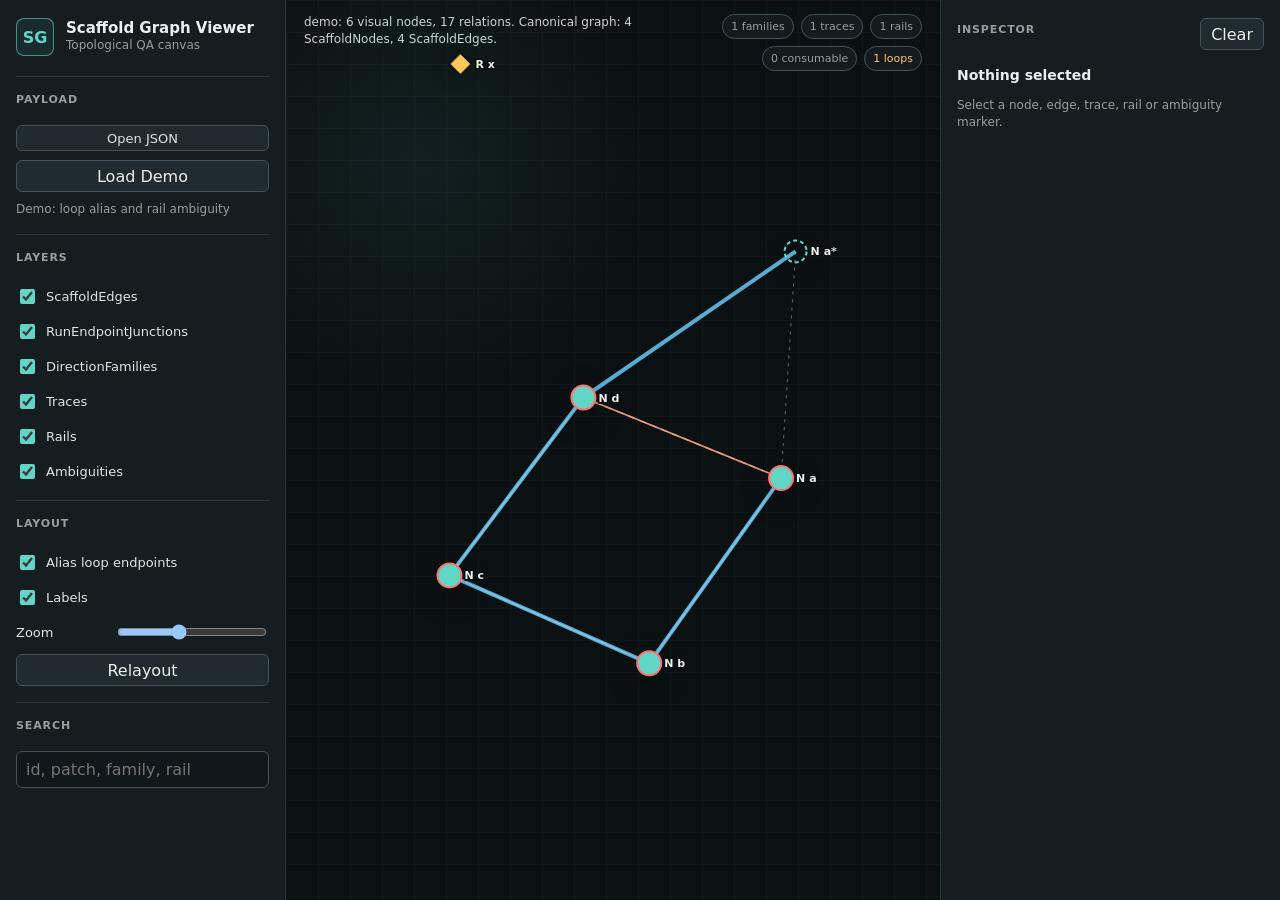
==== dev/tools/scaffold_graph_viewer/index.html @ f35fce92 "Add Scaffold graph topological viewer" ====
<!doctype html>
<html lang="en">
<head>
  <meta charset="utf-8">
  <meta name="viewport" content="width=device-width, initial-scale=1">
  <title>Scaffold Graph Viewer</title>
  <link rel="icon" href="data:,">
  <link rel="stylesheet" href="./styles.css">
</head>
<body>
  <div class="app">
    <aside class="sidebar">
      <header class="brand">
        <div class="mark">SG</div>
        <div>
          <h1>Scaffold Graph Viewer</h1>
          <p>Topological QA canvas</p>
        </div>
      </header>

      <section class="panel">
        <h2>Payload</h2>
        <label class="file-button">
          <input id="fileInput" type="file" accept=".json,application/json">
          Open JSON
        </label>
        <button id="demoButton" type="button">Load Demo</button>
        <div id="payloadMeta" class="meta">No payload loaded.</div>
      </section>

      <section class="panel">
        <h2>Layers</h2>
        <label><input type="checkbox" data-layer="scaffoldEdges" checked> ScaffoldEdges</label>
        <label><input type="checkbox" data-layer="runEndpoints" checked> RunEndpointJunctions</label>
        <label><input type="checkbox" data-layer="families" checked> DirectionFamilies</label>
        <label><input type="checkbox" data-layer="traces" checked> Traces</label>
        <label><input type="checkbox" data-layer="rails" checked> Rails</label>
        <label><input type="checkbox" data-layer="ambiguities" checked> Ambiguities</label>
      </section>

      <section class="panel">
        <h2>Layout</h2>
        <label><input id="unrollToggle" type="checkbox" checked> Alias loop endpoints</label>
        <label><input id="labelsToggle" type="checkbox" checked> Labels</label>
        <label class="range-row">Zoom <input id="zoomRange" type="range" min="60" max="160" value="100"></label>
        <button id="relayoutButton" type="button">Relayout</button>
      </section>

      <section class="panel">
        <h2>Search</h2>
        <input id="searchBox" type="search" placeholder="id, patch, family, rail">
        <div id="searchResults" class="results"></div>
      </section>
    </aside>

    <main class="canvas-shell">
      <div class="toolbar">
        <div id="summary" class="summary">Drop a Scaffold graph JSON file here.</div>
        <div id="badges" class="badges"></div>
      </div>
      <svg id="graphSvg" role="img" aria-label="Scaffold topological graph"></svg>
      <div id="dropHint" class="drop-hint">Drop JSON to inspect Scaffold topology</div>
    </main>

    <aside class="inspector">
      <header>
        <h2>Inspector</h2>
        <button id="clearSelectionButton" type="button">Clear</button>
      </header>
      <div id="selectionTitle" class="selection-title">Nothing selected</div>
      <div id="selectionDetails" class="details">
        Select a node, edge, trace, rail or ambiguity marker.
      </div>
    </aside>
  </div>

  <script src="./app.js"></script>
</body>
</html>
---- dev/tools/scaffold_graph_viewer/styles.css ----
:root {
  color-scheme: dark;
  --bg: #0f1416;
  --panel: #161d20;
  --panel-2: #1b2428;
  --canvas: #0b1012;
  --line: #29363b;
  --line-strong: #42545b;
  --text: #e9f0ed;
  --muted: #91a19c;
  --soft: #6f817c;
  --accent: #61d6c7;
  --blue: #8ab4ff;
  --violet: #b69cff;
  --amber: #ffc85a;
  --red: #ff746f;
  --green: #7bd88f;
  --shadow: 0 24px 80px rgba(0, 0, 0, 0.34);
  font-family: Inter, ui-sans-serif, system-ui, -apple-system, BlinkMacSystemFont, "Segoe UI", sans-serif;
}

* {
  box-sizing: border-box;
}

body {
  margin: 0;
  min-width: 1080px;
  min-height: 720px;
  background: var(--bg);
  color: var(--text);
  overflow: hidden;
}

button,
input {
  font: inherit;
}

button,
.file-button {
  border: 1px solid var(--line-strong);
  background: #202a2f;
  color: var(--text);
  min-height: 32px;
  border-radius: 6px;
  padding: 0 10px;
  display: inline-flex;
  align-items: center;
  justify-content: center;
  cursor: pointer;
  transition: border-color 120ms ease, background 120ms ease;
}

button:hover,
.file-button:hover {
  border-color: var(--accent);
  background: #253237;
}

.file-button input {
  display: none;
}

.app {
  height: 100vh;
  display: grid;
  grid-template-columns: 286px minmax(520px, 1fr) 340px;
  background:
    linear-gradient(90deg, rgba(97, 214, 199, 0.05), transparent 22%),
    var(--bg);
}

.sidebar,
.inspector {
  background: var(--panel);
  border-color: var(--line);
  border-style: solid;
  min-height: 0;
  overflow: auto;
}

.sidebar {
  border-width: 0 1px 0 0;
  padding: 18px 16px;
}

.inspector {
  border-width: 0 0 0 1px;
  padding: 18px 16px;
}

.brand {
  display: flex;
  align-items: center;
  gap: 12px;
  margin-bottom: 20px;
}

.mark {
  width: 38px;
  height: 38px;
  border: 1px solid rgba(97, 214, 199, 0.6);
  border-radius: 8px;
  display: grid;
  place-items: center;
  color: var(--accent);
  font-weight: 760;
  letter-spacing: 0;
  background: rgba(97, 214, 199, 0.08);
}

h1,
h2,
p {
  margin: 0;
}

h1 {
  font-size: 15px;
  font-weight: 720;
  line-height: 1.2;
}

h2 {
  color: var(--muted);
  font-size: 11px;
  font-weight: 720;
  letter-spacing: 0.08em;
  text-transform: uppercase;
  margin-bottom: 10px;
}

.brand p,
.meta,
.summary {
  color: var(--muted);
  font-size: 12px;
  line-height: 1.45;
}

.panel {
  border-top: 1px solid var(--line);
  padding: 16px 0;
  display: grid;
  gap: 9px;
}

.panel label {
  min-height: 26px;
  display: flex;
  align-items: center;
  gap: 8px;
  color: #dce6e2;
  font-size: 13px;
}

input[type="checkbox"] {
  width: 15px;
  height: 15px;
  accent-color: var(--accent);
}

.range-row {
  justify-content: space-between;
}

input[type="range"] {
  width: 150px;
}

input[type="search"] {
  width: 100%;
  border: 1px solid var(--line-strong);
  background: #11181b;
  color: var(--text);
  border-radius: 6px;
  padding: 8px 9px;
  outline: none;
}

input[type="search"]:focus {
  border-color: var(--accent);
}

.results {
  display: grid;
  gap: 5px;
}

.result-item {
  border: 1px solid var(--line);
  background: #12191c;
  color: var(--muted);
  border-radius: 5px;
  padding: 6px 7px;
  cursor: pointer;
  font-size: 12px;
  line-height: 1.3;
}

.result-item:hover {
  color: var(--text);
  border-color: var(--line-strong);
}

.canvas-shell {
  position: relative;
  min-width: 0;
  min-height: 0;
  background:
    radial-gradient(circle at 20% 18%, rgba(97, 214, 199, 0.08), transparent 28%),
    linear-gradient(rgba(255, 255, 255, 0.025) 1px, transparent 1px),
    linear-gradient(90deg, rgba(255, 255, 255, 0.025) 1px, transparent 1px),
    var(--canvas);
  background-size: auto, 32px 32px, 32px 32px, auto;
  overflow: hidden;
}

.toolbar {
  position: absolute;
  z-index: 5;
  left: 18px;
  right: 18px;
  top: 14px;
  display: flex;
  justify-content: space-between;
  align-items: flex-start;
  gap: 18px;
  pointer-events: none;
}

.summary {
  color: #c8d5d0;
  max-width: 680px;
}

.badges {
  display: flex;
  gap: 7px;
  flex-wrap: wrap;
  justify-content: flex-end;
}

.badge {
  border: 1px solid var(--line-strong);
  background: rgba(22, 29, 32, 0.86);
  color: var(--muted);
  border-radius: 999px;
  padding: 5px 8px;
  font-size: 11px;
  white-space: nowrap;
}

#graphSvg {
  width: 100%;
  height: 100%;
  display: block;
}

.drop-hint {
  position: absolute;
  inset: 0;
  display: grid;
  place-items: center;
  color: rgba(233, 240, 237, 0.45);
  font-size: 18px;
  pointer-events: none;
}

.drop-hint.hidden {
  display: none;
}

.edge {
  stroke: var(--line-strong);
  stroke-width: 1.4;
  fill: none;
  opacity: 0.85;
}

.edge.family {
  stroke-width: 2.2;
  opacity: 0.75;
}

.edge.trace {
  stroke: var(--blue);
  stroke-dasharray: 7 5;
  opacity: 0.7;
}

.edge.rail {
  stroke-width: 4;
  opacity: 0.82;
}

.edge.cut,
.edge.ambiguity {
  stroke: var(--red);
  stroke-dasharray: 4 4;
}

.edge.alias-link {
  stroke: var(--soft);
  stroke-width: 1;
  stroke-dasharray: 3 5;
}

.node {
  cursor: pointer;
}

.node-shape {
  stroke: #0b1012;
  stroke-width: 2;
  filter: drop-shadow(0 8px 14px rgba(0, 0, 0, 0.28));
}

.node.scaffold .node-shape {
  fill: var(--accent);
}

.node.run .node-shape {
  fill: var(--amber);
}

.node.alias .node-shape {
  fill: transparent;
  stroke: var(--accent);
  stroke-dasharray: 4 3;
}

.node.ambiguous .node-shape {
  stroke: var(--red);
}

.node.selected .node-shape,
.edge-hit.selected + .edge,
.edge.selected {
  stroke: #ffffff;
  stroke-width: 3;
}

.label {
  fill: var(--text);
  font-size: 11px;
  font-weight: 680;
  paint-order: stroke;
  stroke: rgba(11, 16, 18, 0.92);
  stroke-width: 4px;
  stroke-linejoin: round;
  pointer-events: none;
}

.edge-label {
  fill: var(--muted);
  font-size: 10px;
  font-weight: 620;
  paint-order: stroke;
  stroke: rgba(11, 16, 18, 0.95);
  stroke-width: 3px;
  pointer-events: none;
}

.edge-hit {
  stroke: transparent;
  stroke-width: 12;
  fill: none;
  cursor: pointer;
}

.inspector header {
  display: flex;
  justify-content: space-between;
  align-items: center;
  gap: 12px;
  margin-bottom: 16px;
}

.selection-title {
  color: var(--text);
  font-size: 14px;
  font-weight: 720;
  line-height: 1.35;
  word-break: break-word;
  margin-bottom: 12px;
}

.details {
  color: var(--muted);
  font-size: 12px;
  line-height: 1.45;
}

.kv {
  display: grid;
  grid-template-columns: 108px minmax(0, 1fr);
  gap: 6px 10px;
  padding: 8px 0;
  border-top: 1px solid var(--line);
}

.key {
  color: var(--soft);
}

.value {
  color: #dce6e2;
  word-break: break-word;
}

.json-block {
  margin-top: 12px;
  padding: 10px;
  border: 1px solid var(--line);
  border-radius: 6px;
  background: #0d1315;
  color: #c9d7d2;
  overflow: auto;
  max-height: 420px;
  font-family: ui-monospace, SFMono-Regular, Consolas, "Liberation Mono", monospace;
  font-size: 11px;
  line-height: 1.45;
}

.status-ok {
  color: var(--green);
}

.status-warn {
  color: var(--amber);
}

.status-bad {
  color: var(--red);
}
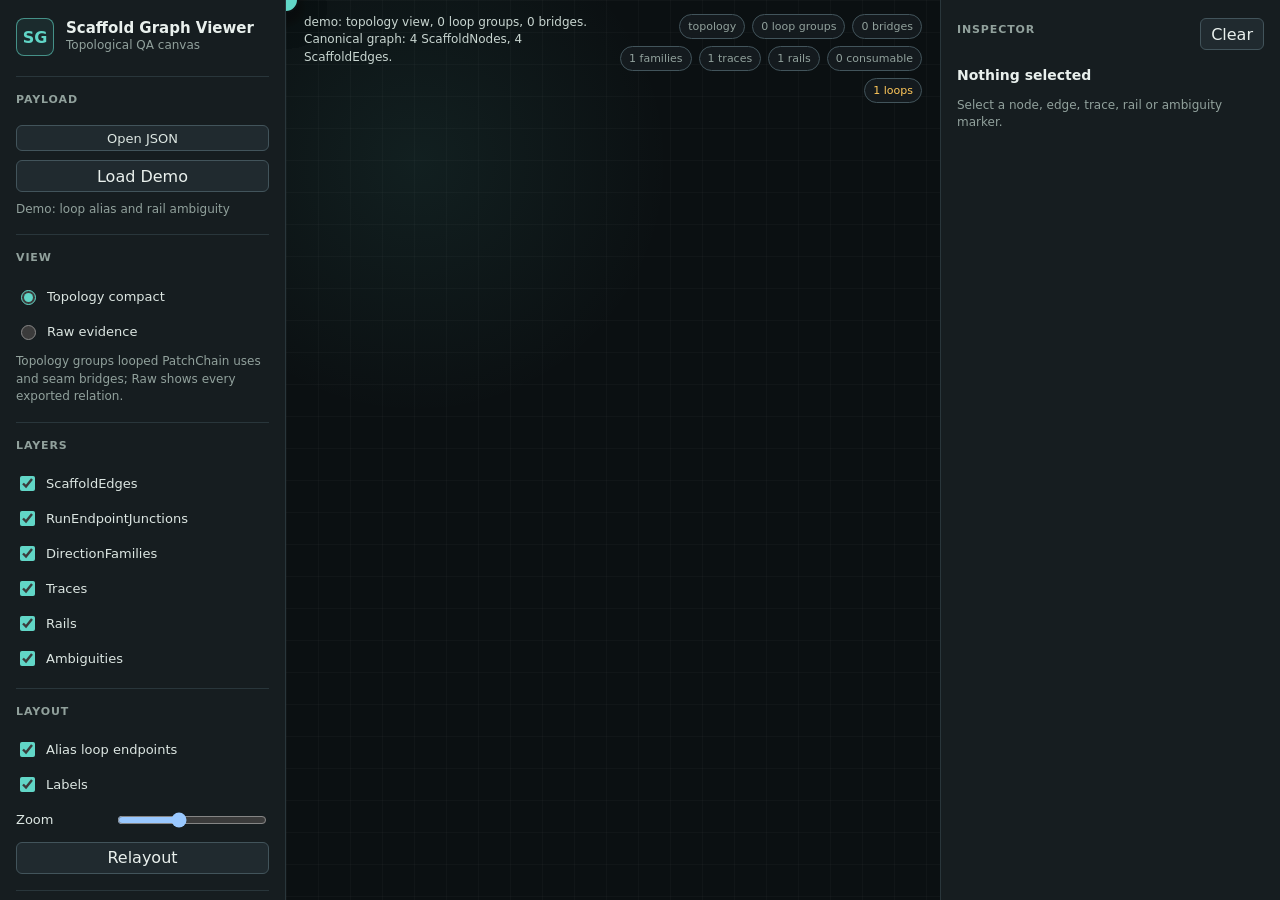
==== commit abe9c142: "Improve graph viewer topology mode" ====
--- a/dev/tools/scaffold_graph_viewer/index.html
+++ b/dev/tools/scaffold_graph_viewer/index.html
@@ -26,6 +26,13 @@
         </label>
         <button id="demoButton" type="button">Load Demo</button>
         <div id="payloadMeta" class="meta">No payload loaded.</div>
+      </section>
+
+      <section class="panel">
+        <h2>View</h2>
+        <label><input type="radio" name="viewMode" value="topology" checked> Topology compact</label>
+        <label><input type="radio" name="viewMode" value="evidence"> Raw evidence</label>
+        <div class="meta">Topology groups looped PatchChain uses and seam bridges; Raw shows every exported relation.</div>
       </section>
 
       <section class="panel">
--- a/dev/tools/scaffold_graph_viewer/styles.css
+++ b/dev/tools/scaffold_graph_viewer/styles.css
@@ -161,6 +161,12 @@
   accent-color: var(--accent);
 }
 
+input[type="radio"] {
+  width: 15px;
+  height: 15px;
+  accent-color: var(--accent);
+}
+
 .range-row {
   justify-content: space-between;
 }
@@ -277,6 +283,7 @@
   stroke-width: 1.4;
   fill: none;
   opacity: 0.85;
+  pointer-events: none;
 }
 
 .edge.family {
@@ -295,6 +302,17 @@
   opacity: 0.82;
 }
 
+.edge.topology-loop {
+  stroke-width: 2.6;
+  opacity: 0.92;
+}
+
+.edge.topology-bridge {
+  stroke: var(--amber);
+  stroke-width: 4.2;
+  opacity: 0.96;
+}
+
 .edge.cut,
 .edge.ambiguity {
   stroke: var(--red);
@@ -323,6 +341,10 @@
 
 .node.run .node-shape {
   fill: var(--amber);
+}
+
+.node.topology .node-shape {
+  stroke-width: 1.5;
 }
 
 .node.alias .node-shape {
@@ -363,11 +385,44 @@
   pointer-events: none;
 }
 
+.topology-label {
+  cursor: pointer;
+}
+
+.topology-label-hit {
+  fill: transparent;
+  pointer-events: all;
+}
+
+.loop-title,
+.loop-subtitle {
+  text-anchor: middle;
+  paint-order: stroke;
+  stroke: rgba(11, 16, 18, 0.92);
+  stroke-linejoin: round;
+  pointer-events: none;
+}
+
+.loop-title {
+  fill: var(--text);
+  font-size: 13px;
+  font-weight: 760;
+  stroke-width: 5px;
+}
+
+.loop-subtitle {
+  fill: var(--muted);
+  font-size: 10px;
+  font-weight: 620;
+  stroke-width: 4px;
+}
+
 .edge-hit {
   stroke: transparent;
   stroke-width: 12;
   fill: none;
   cursor: pointer;
+  pointer-events: stroke;
 }
 
 .inspector header {
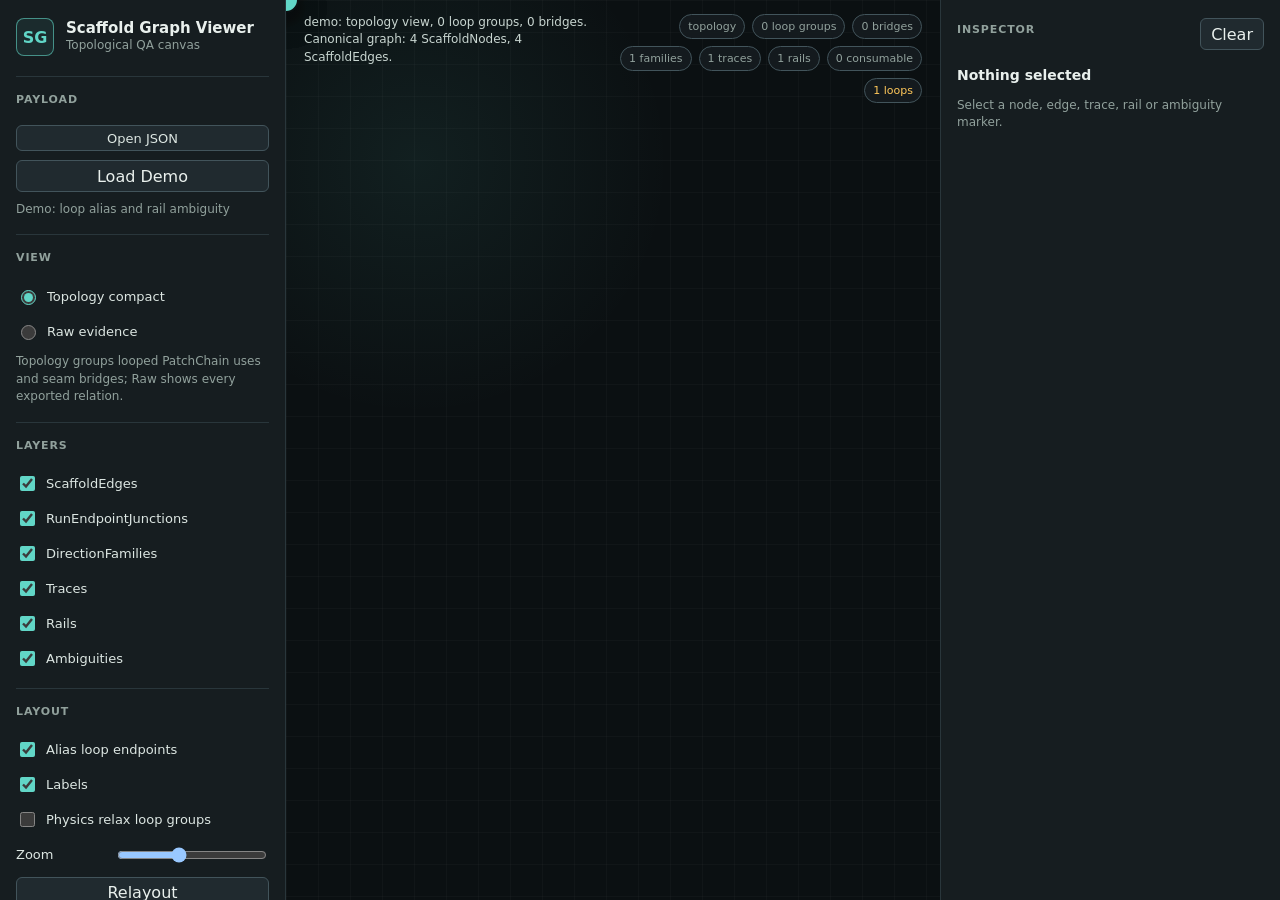
==== commit b607dfd4: "Add physics relax layout to graph viewer" ====
--- a/dev/tools/scaffold_graph_viewer/index.html
+++ b/dev/tools/scaffold_graph_viewer/index.html
@@ -49,6 +49,7 @@
         <h2>Layout</h2>
         <label><input id="unrollToggle" type="checkbox" checked> Alias loop endpoints</label>
         <label><input id="labelsToggle" type="checkbox" checked> Labels</label>
+        <label><input id="topologyPhysicsToggle" type="checkbox"> Physics relax loop groups</label>
         <label class="range-row">Zoom <input id="zoomRange" type="range" min="60" max="160" value="100"></label>
         <button id="relayoutButton" type="button">Relayout</button>
       </section>
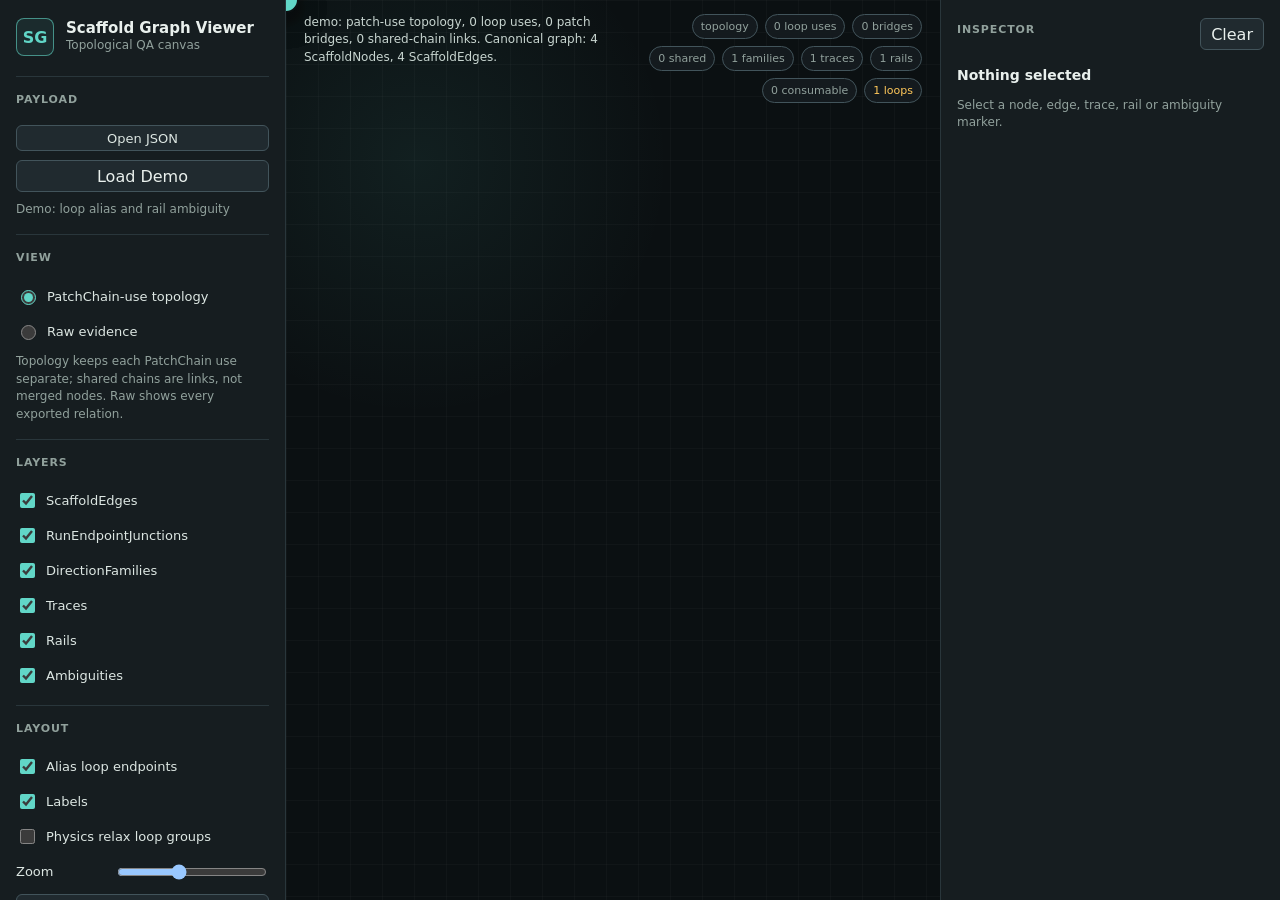
==== commit 4d633ae7: "Show PatchChain-use topology in graph viewer" ====
--- a/dev/tools/scaffold_graph_viewer/index.html
+++ b/dev/tools/scaffold_graph_viewer/index.html
@@ -30,9 +30,9 @@
 
       <section class="panel">
         <h2>View</h2>
-        <label><input type="radio" name="viewMode" value="topology" checked> Topology compact</label>
+        <label><input type="radio" name="viewMode" value="topology" checked> PatchChain-use topology</label>
         <label><input type="radio" name="viewMode" value="evidence"> Raw evidence</label>
-        <div class="meta">Topology groups looped PatchChain uses and seam bridges; Raw shows every exported relation.</div>
+        <div class="meta">Topology keeps each PatchChain use separate; shared chains are links, not merged nodes. Raw shows every exported relation.</div>
       </section>
 
       <section class="panel">
--- a/dev/tools/scaffold_graph_viewer/styles.css
+++ b/dev/tools/scaffold_graph_viewer/styles.css
@@ -313,6 +313,13 @@
   opacity: 0.96;
 }
 
+.edge.topology-shared {
+  stroke: var(--blue);
+  stroke-width: 2.2;
+  stroke-dasharray: 8 5;
+  opacity: 0.82;
+}
+
 .edge.cut,
 .edge.ambiguity {
   stroke: var(--red);
